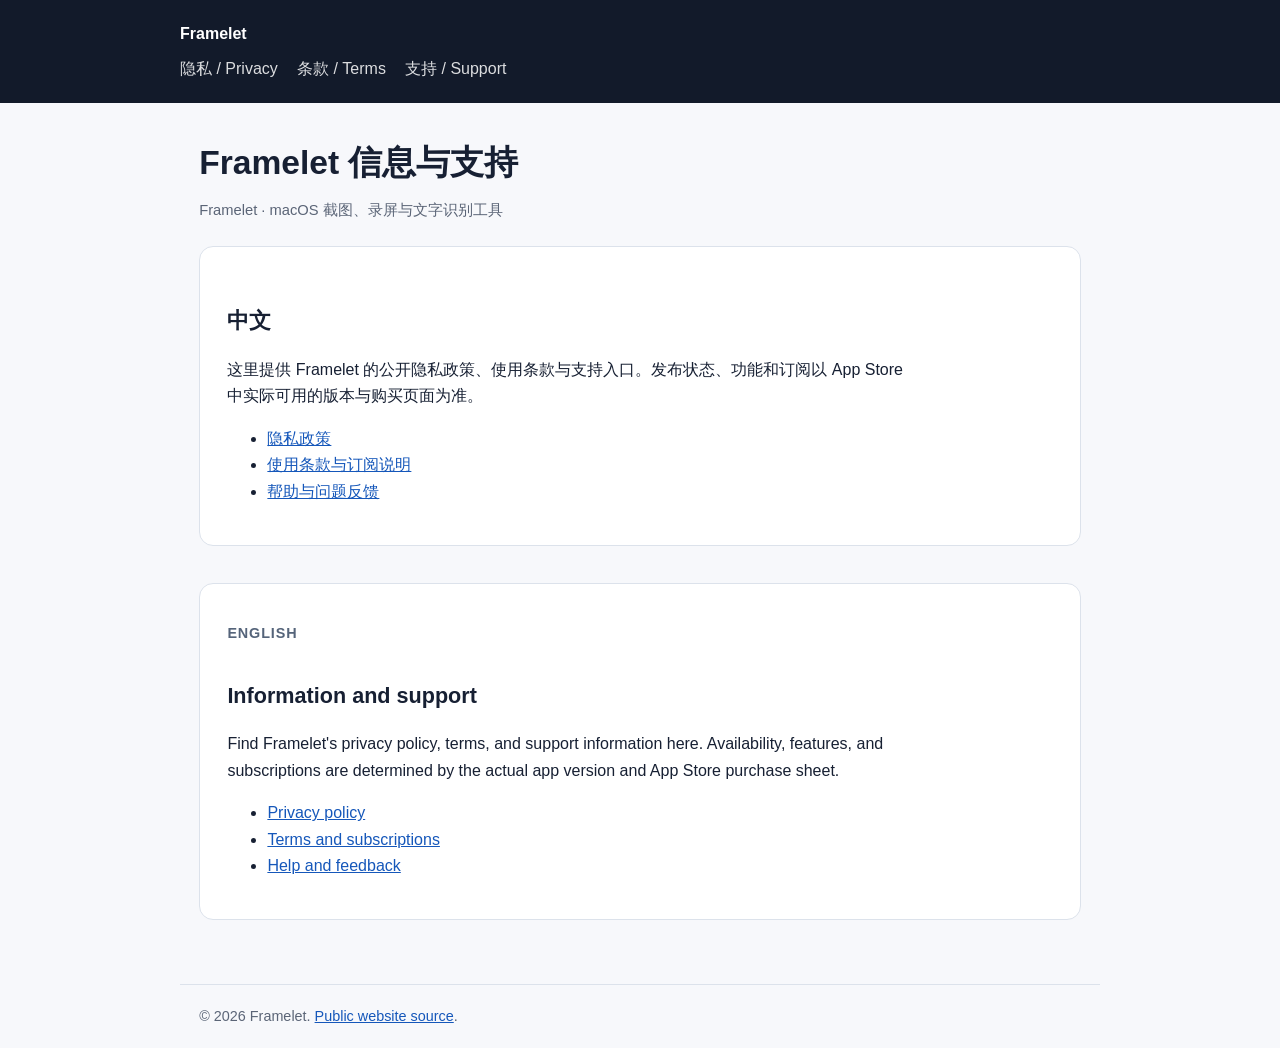
==== index.html @ 6f987c16 "Publish Framelet privacy, terms and support site" ====
<!doctype html><html lang="zh-Hans"><head><meta charset="utf-8"><meta name="viewport" content="width=device-width,initial-scale=1"><meta name="description" content="Framelet 官方隐私政策、使用条款与支持页面 / Official privacy policy, terms and support for Framelet."><title>Framelet · 信息与支持</title><link rel="stylesheet" href="style.css"></head><body><header><strong><a href="./">Framelet</a></strong><nav><a href="privacy.html">隐私 / Privacy</a><a href="terms.html">条款 / Terms</a><a href="support.html">支持 / Support</a></nav></header><main><h1>Framelet 信息与支持</h1><p class="eyebrow">Framelet · macOS 截图、录屏与文字识别工具</p><section><h2>中文</h2><p>这里提供 Framelet 的公开隐私政策、使用条款与支持入口。发布状态、功能和订阅以 App Store 中实际可用的版本与购买页面为准。</p><ul><li><a href="privacy.html">隐私政策</a></li><li><a href="terms.html">使用条款与订阅说明</a></li><li><a href="support.html">帮助与问题反馈</a></li></ul></section><section lang="en"><p class="lang">English</p><h2>Information and support</h2><p>Find Framelet's privacy policy, terms, and support information here. Availability, features, and subscriptions are determined by the actual app version and App Store purchase sheet.</p><ul><li><a href="privacy.html#english">Privacy policy</a></li><li><a href="terms.html#english">Terms and subscriptions</a></li><li><a href="support.html#english">Help and feedback</a></li></ul></section></main><footer>© 2026 Framelet. <a href="https://github.com/lingyun000/framelet-site">Public website source</a>.</footer></body></html>
---- style.css ----
:root{color-scheme:light dark;font:16px/1.65 -apple-system,BlinkMacSystemFont,"Segoe UI",sans-serif;background:#f7f8fb;color:#172033}*{box-sizing:border-box}body{margin:0}header{background:#121a2a;color:#fff;padding:1.3rem max(1.2rem,calc((100vw - 920px)/2))}header a{color:#fff;text-decoration:none}nav{display:flex;gap:1.2rem;flex-wrap:wrap;margin-top:.55rem}nav a{opacity:.85}nav a:hover{opacity:1;text-decoration:underline}main{max-width:920px;margin:0 auto;padding:2.5rem 1.2rem 4rem}h1{font-size:2.1rem;line-height:1.2;margin:0 0 .4rem}h2{font-size:1.35rem;margin-top:2rem}p,li{max-width:76ch}a{color:#1557ba}section{background:#fff;border:1px solid #dce2eb;border-radius:14px;padding:1.5rem 1.7rem;margin-top:1.5rem}section+section{margin-top:2.3rem}.eyebrow{color:#5b6577;font-size:.92rem}.notice{border-left:4px solid #3581ee;padding:.7rem 1rem;background:#eaf2ff;border-radius:4px}.lang{font-size:.9rem;font-weight:700;letter-spacing:.06em;text-transform:uppercase;color:#55647a}footer{border-top:1px solid #dce2eb;max-width:920px;margin:0 auto;padding:1.2rem;color:#5b6577;font-size:.9rem}@media(prefers-color-scheme:dark){:root{background:#0c1220;color:#e8edf5}section{background:#161f30;border-color:#354054}.eyebrow,footer,.lang{color:#aebbd0}.notice{background:#122849}a{color:#82b4ff}footer{border-color:#354054}}@media(max-width:550px){section{padding:1.1rem}main{padding-top:1.8rem}}
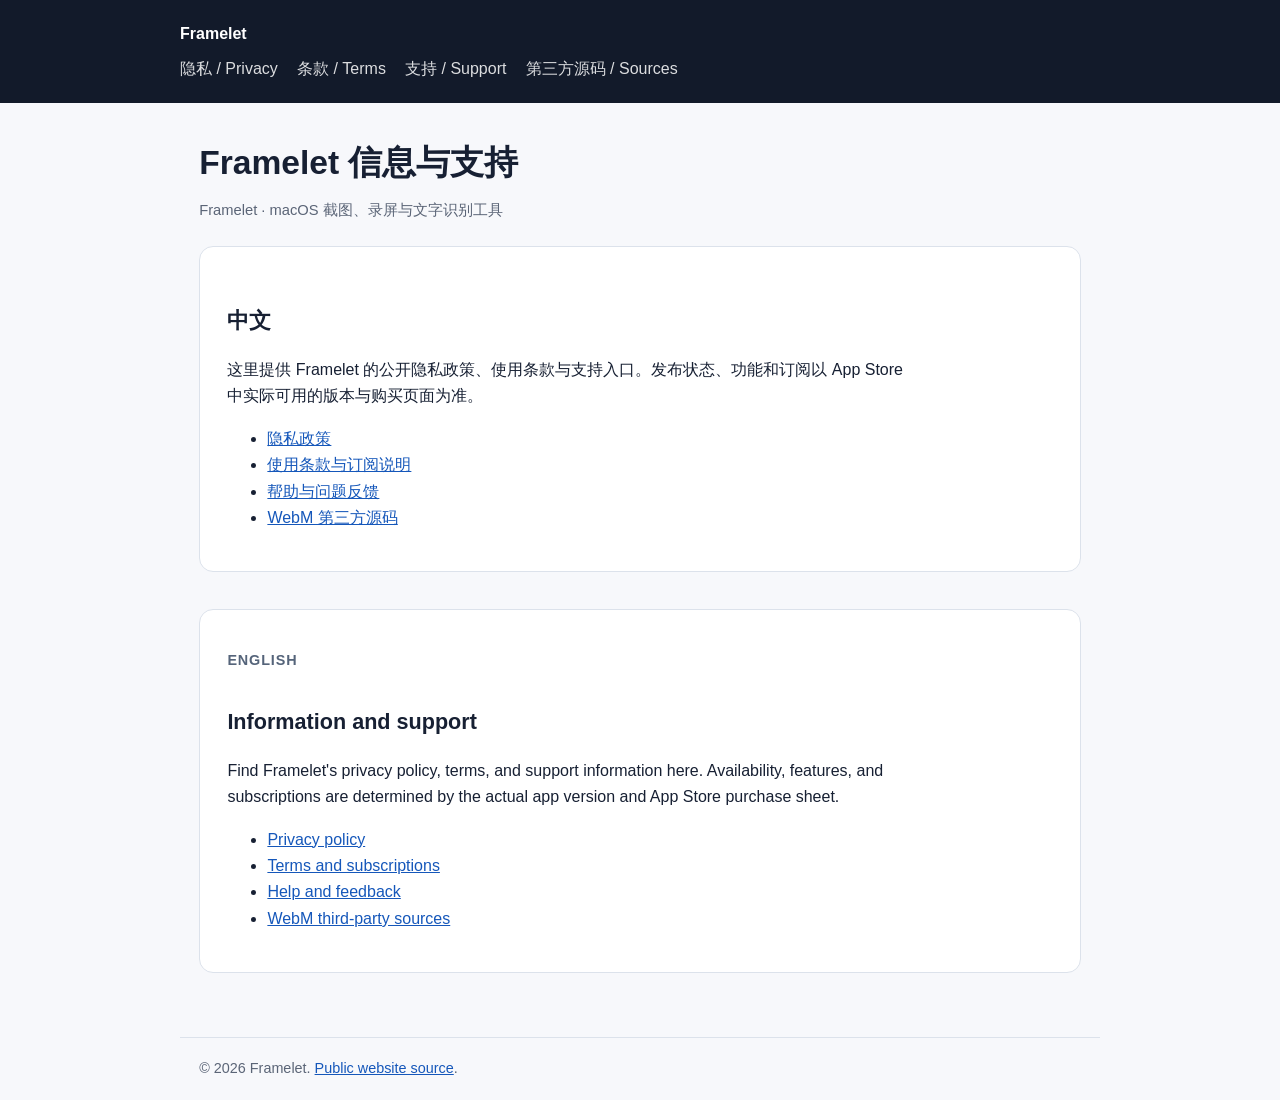
==== commit 2b07197d: "Publish WebM upstream source and build information" ====
--- a/index.html
+++ b/index.html
@@ -1 +1 @@
-<!doctype html><html lang="zh-Hans"><head><meta charset="utf-8"><meta name="viewport" content="width=device-width,initial-scale=1"><meta name="description" content="Framelet 官方隐私政策、使用条款与支持页面 / Official privacy policy, terms and support for Framelet."><title>Framelet · 信息与支持</title><link rel="stylesheet" href="style.css"></head><body><header><strong><a href="./">Framelet</a></strong><nav><a href="privacy.html">隐私 / Privacy</a><a href="terms.html">条款 / Terms</a><a href="support.html">支持 / Support</a></nav></header><main><h1>Framelet 信息与支持</h1><p class="eyebrow">Framelet · macOS 截图、录屏与文字识别工具</p><section><h2>中文</h2><p>这里提供 Framelet 的公开隐私政策、使用条款与支持入口。发布状态、功能和订阅以 App Store 中实际可用的版本与购买页面为准。</p><ul><li><a href="privacy.html">隐私政策</a></li><li><a href="terms.html">使用条款与订阅说明</a></li><li><a href="support.html">帮助与问题反馈</a></li></ul></section><section lang="en"><p class="lang">English</p><h2>Information and support</h2><p>Find Framelet's privacy policy, terms, and support information here. Availability, features, and subscriptions are determined by the actual app version and App Store purchase sheet.</p><ul><li><a href="privacy.html#english">Privacy policy</a></li><li><a href="terms.html#english">Terms and subscriptions</a></li><li><a href="support.html#english">Help and feedback</a></li></ul></section></main><footer>© 2026 Framelet. <a href="https://github.com/lingyun000/framelet-site">Public website source</a>.</footer></body></html>
+<!doctype html><html lang="zh-Hans"><head><meta charset="utf-8"><meta name="viewport" content="width=device-width,initial-scale=1"><meta name="description" content="Framelet 官方隐私政策、使用条款与支持页面 / Official privacy policy, terms and support for Framelet."><title>Framelet · 信息与支持</title><link rel="stylesheet" href="style.css"></head><body><header><strong><a href="./">Framelet</a></strong><nav><a href="privacy.html">隐私 / Privacy</a><a href="terms.html">条款 / Terms</a><a href="support.html">支持 / Support</a><a href="third-party-sources.html">第三方源码 / Sources</a></nav></header><main><h1>Framelet 信息与支持</h1><p class="eyebrow">Framelet · macOS 截图、录屏与文字识别工具</p><section><h2>中文</h2><p>这里提供 Framelet 的公开隐私政策、使用条款与支持入口。发布状态、功能和订阅以 App Store 中实际可用的版本与购买页面为准。</p><ul><li><a href="privacy.html">隐私政策</a></li><li><a href="terms.html">使用条款与订阅说明</a></li><li><a href="support.html">帮助与问题反馈</a></li><li><a href="third-party-sources.html">WebM 第三方源码</a></li></ul></section><section lang="en"><p class="lang">English</p><h2>Information and support</h2><p>Find Framelet's privacy policy, terms, and support information here. Availability, features, and subscriptions are determined by the actual app version and App Store purchase sheet.</p><ul><li><a href="privacy.html#english">Privacy policy</a></li><li><a href="terms.html#english">Terms and subscriptions</a></li><li><a href="support.html#english">Help and feedback</a></li><li><a href="third-party-sources.html#english">WebM third-party sources</a></li></ul></section></main><footer>© 2026 Framelet. <a href="https://github.com/lingyun000/framelet-site">Public website source</a>.</footer></body></html>
--- a/style.css
+++ b/style.css
@@ -1 +1,3 @@
 :root{color-scheme:light dark;font:16px/1.65 -apple-system,BlinkMacSystemFont,"Segoe UI",sans-serif;background:#f7f8fb;color:#172033}*{box-sizing:border-box}body{margin:0}header{background:#121a2a;color:#fff;padding:1.3rem max(1.2rem,calc((100vw - 920px)/2))}header a{color:#fff;text-decoration:none}nav{display:flex;gap:1.2rem;flex-wrap:wrap;margin-top:.55rem}nav a{opacity:.85}nav a:hover{opacity:1;text-decoration:underline}main{max-width:920px;margin:0 auto;padding:2.5rem 1.2rem 4rem}h1{font-size:2.1rem;line-height:1.2;margin:0 0 .4rem}h2{font-size:1.35rem;margin-top:2rem}p,li{max-width:76ch}a{color:#1557ba}section{background:#fff;border:1px solid #dce2eb;border-radius:14px;padding:1.5rem 1.7rem;margin-top:1.5rem}section+section{margin-top:2.3rem}.eyebrow{color:#5b6577;font-size:.92rem}.notice{border-left:4px solid #3581ee;padding:.7rem 1rem;background:#eaf2ff;border-radius:4px}.lang{font-size:.9rem;font-weight:700;letter-spacing:.06em;text-transform:uppercase;color:#55647a}footer{border-top:1px solid #dce2eb;max-width:920px;margin:0 auto;padding:1.2rem;color:#5b6577;font-size:.9rem}@media(prefers-color-scheme:dark){:root{background:#0c1220;color:#e8edf5}section{background:#161f30;border-color:#354054}.eyebrow,footer,.lang{color:#aebbd0}.notice{background:#122849}a{color:#82b4ff}footer{border-color:#354054}}@media(max-width:550px){section{padding:1.1rem}main{padding-top:1.8rem}}
+
+code{overflow-wrap:anywhere}
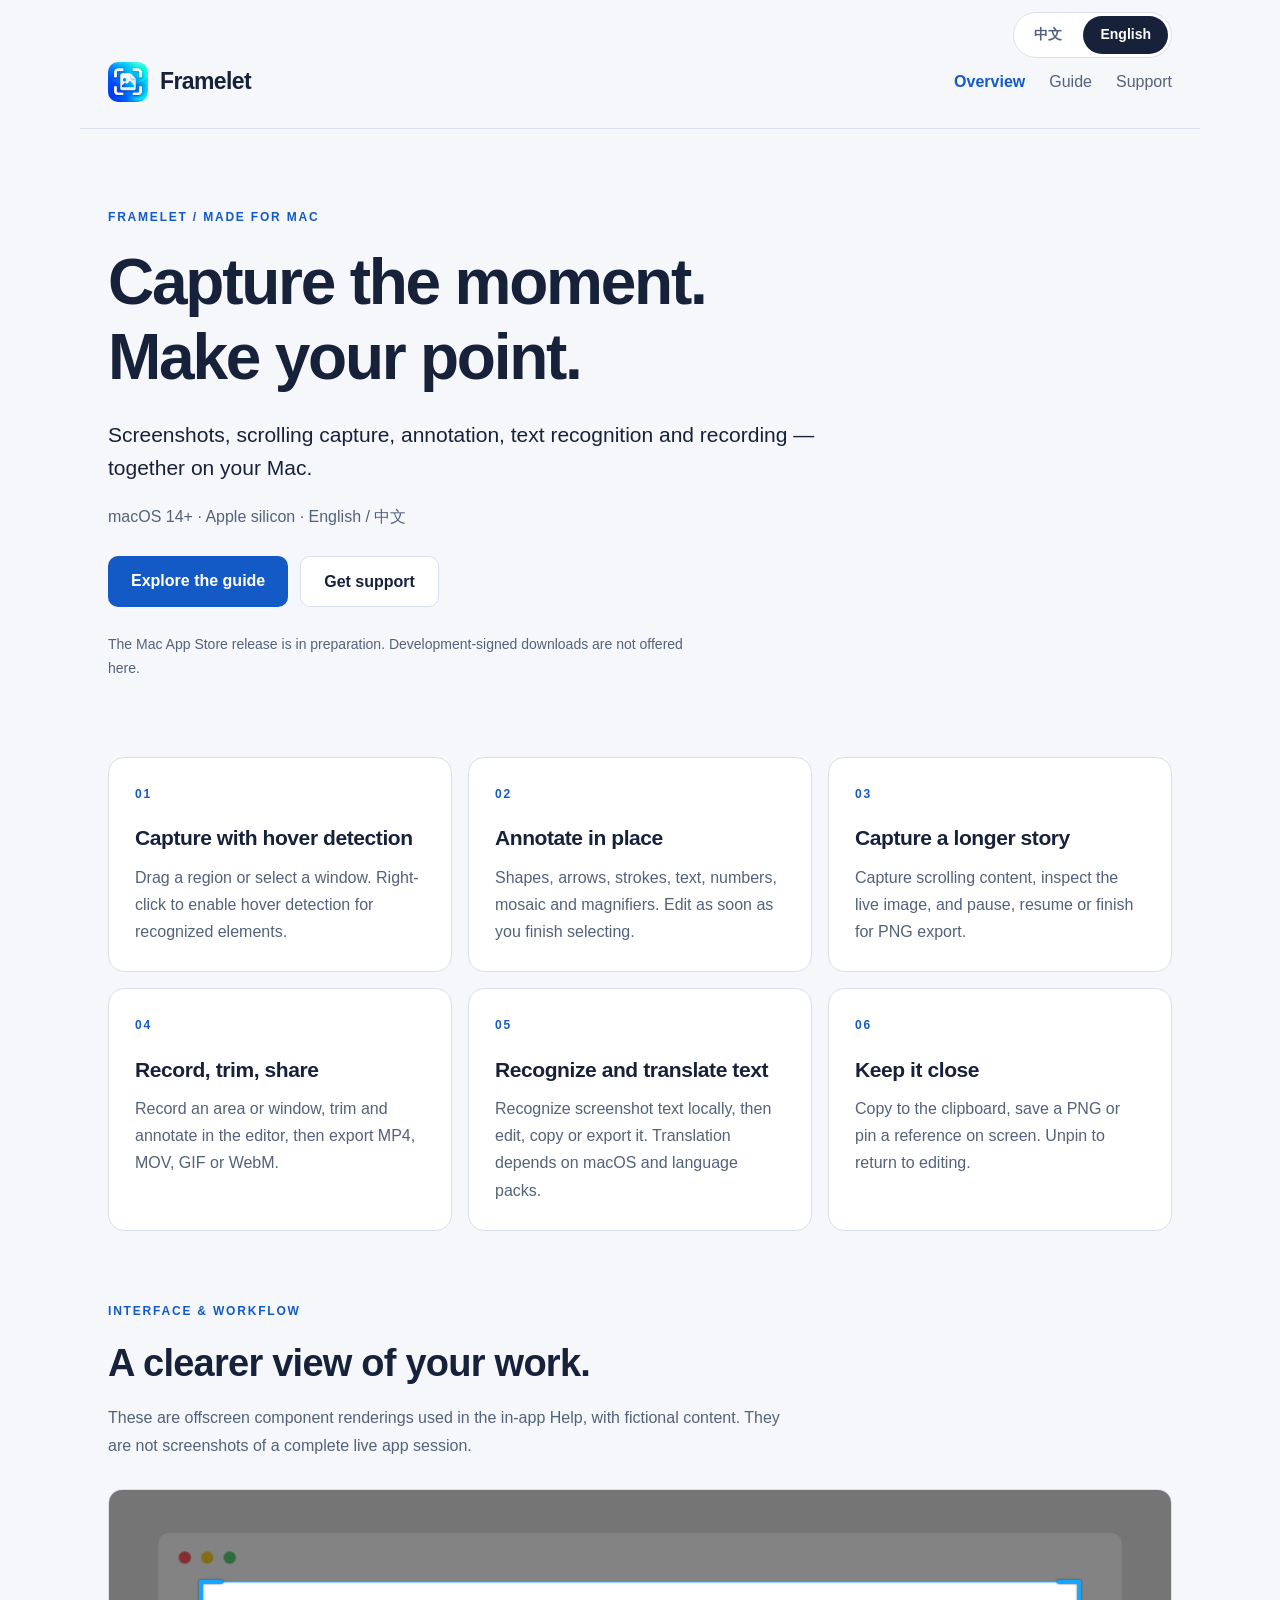
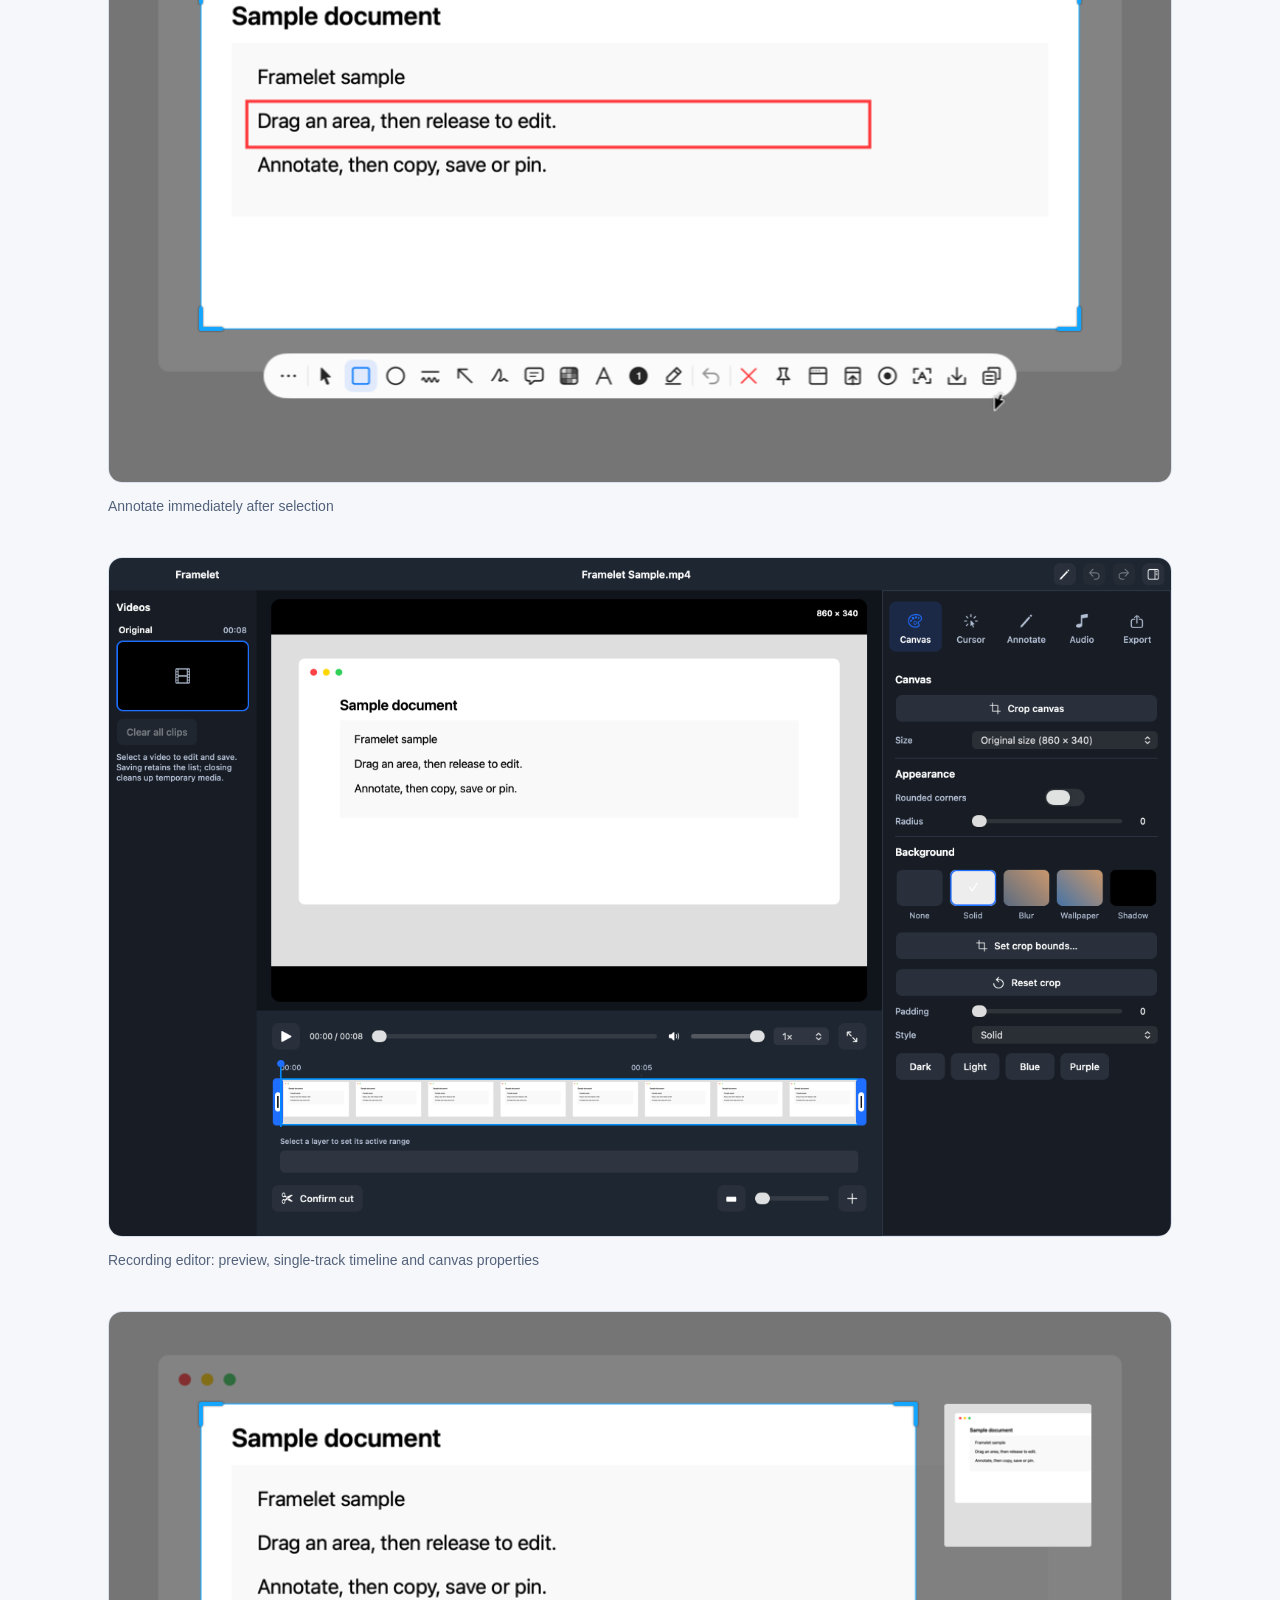
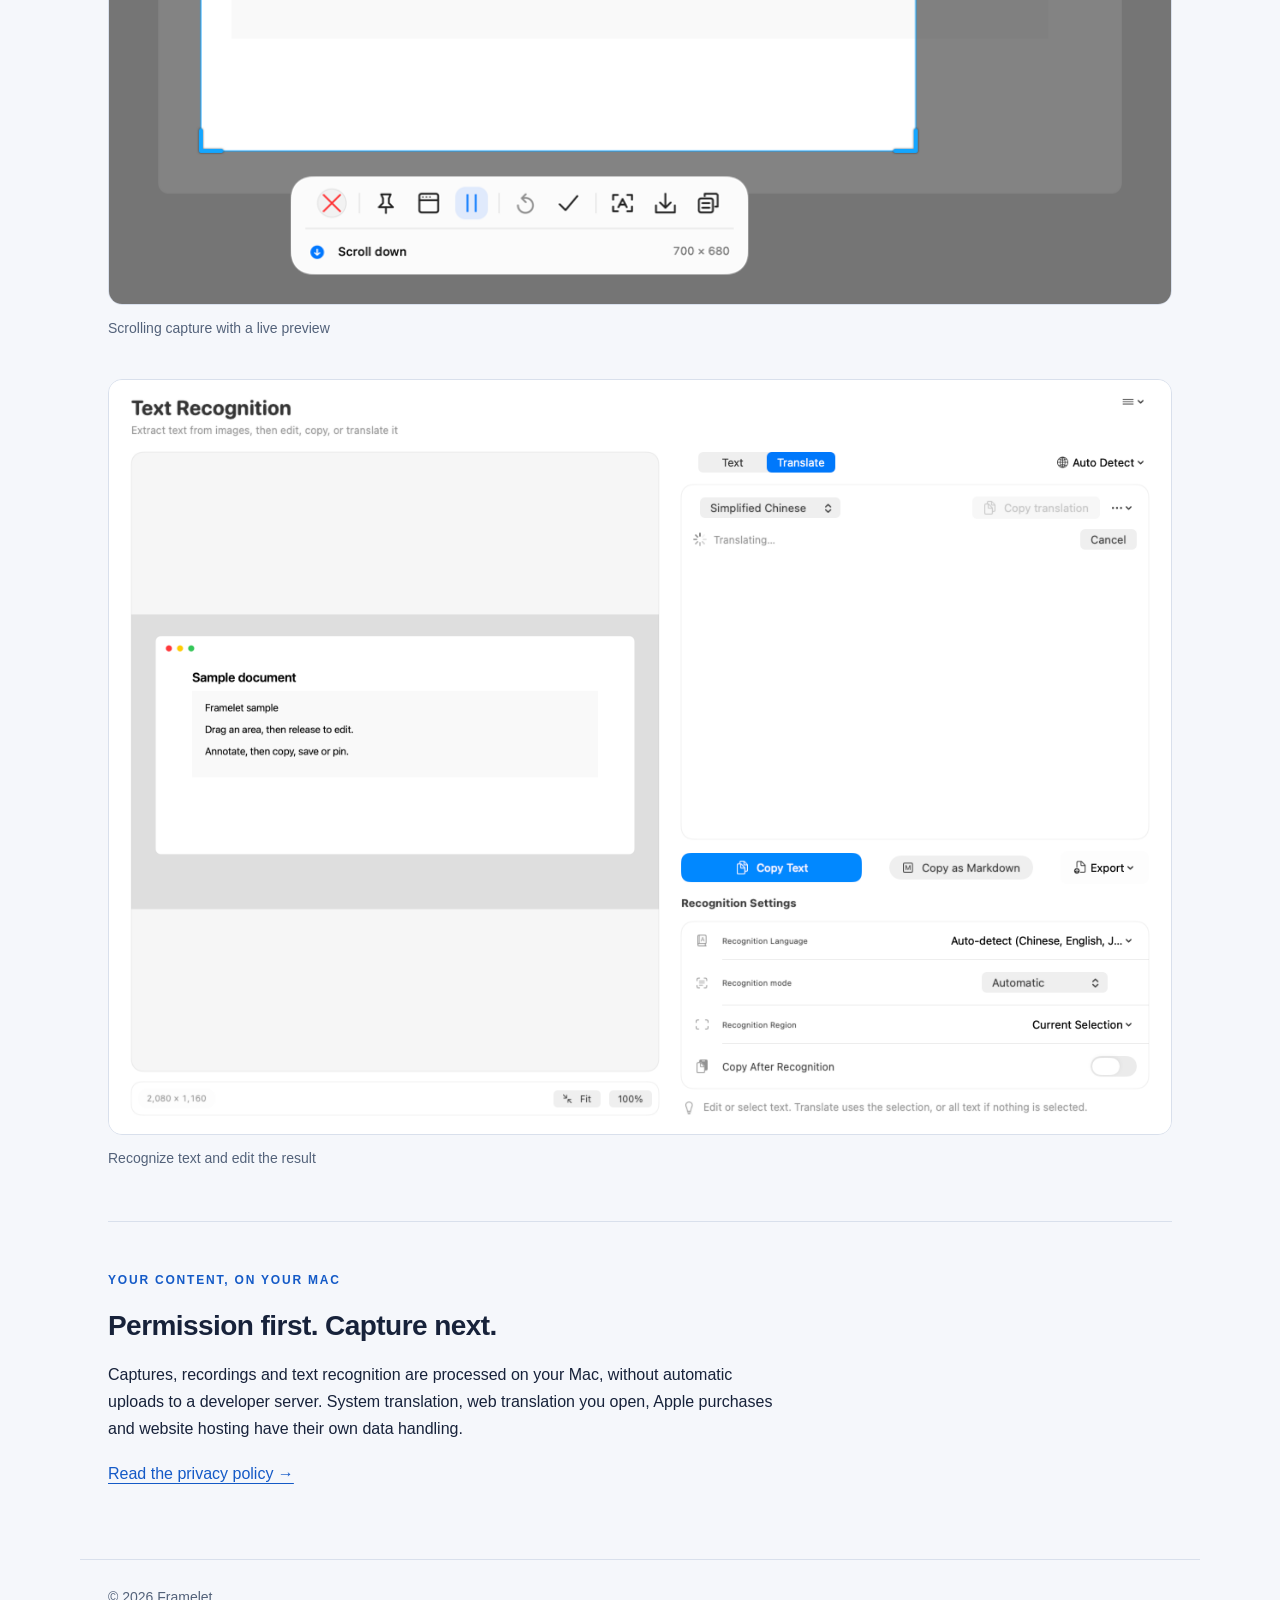
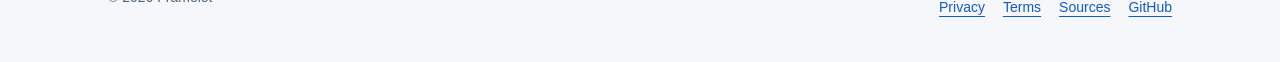
==== commit e7ed616d: "Complete bilingual product website, guide and support" ====
--- a/index.html
+++ b/index.html
@@ -1 +1,228 @@
-<!doctype html><html lang="zh-Hans"><head><meta charset="utf-8"><meta name="viewport" content="width=device-width,initial-scale=1"><meta name="description" content="Framelet 官方隐私政策、使用条款与支持页面 / Official privacy policy, terms and support for Framelet."><title>Framelet · 信息与支持</title><link rel="stylesheet" href="style.css"></head><body><header><strong><a href="./">Framelet</a></strong><nav><a href="privacy.html">隐私 / Privacy</a><a href="terms.html">条款 / Terms</a><a href="support.html">支持 / Support</a><a href="third-party-sources.html">第三方源码 / Sources</a></nav></header><main><h1>Framelet 信息与支持</h1><p class="eyebrow">Framelet · macOS 截图、录屏与文字识别工具</p><section><h2>中文</h2><p>这里提供 Framelet 的公开隐私政策、使用条款与支持入口。发布状态、功能和订阅以 App Store 中实际可用的版本与购买页面为准。</p><ul><li><a href="privacy.html">隐私政策</a></li><li><a href="terms.html">使用条款与订阅说明</a></li><li><a href="support.html">帮助与问题反馈</a></li><li><a href="third-party-sources.html">WebM 第三方源码</a></li></ul></section><section lang="en"><p class="lang">English</p><h2>Information and support</h2><p>Find Framelet's privacy policy, terms, and support information here. Availability, features, and subscriptions are determined by the actual app version and App Store purchase sheet.</p><ul><li><a href="privacy.html#english">Privacy policy</a></li><li><a href="terms.html#english">Terms and subscriptions</a></li><li><a href="support.html#english">Help and feedback</a></li><li><a href="third-party-sources.html#english">WebM third-party sources</a></li></ul></section></main><footer>© 2026 Framelet. <a href="https://github.com/lingyun000/framelet-site">Public website source</a>.</footer></body></html>
+<!doctype html>
+<html lang="zh-Hans" data-title-zh="Mac 截图、录屏与文字识别 · Framelet" data-title-en="Mac screenshots, recording and text recognition · Framelet" data-description-zh="Framelet：Mac 截图、滚动截图、标注、录屏、GIF 与本机文字识别。双语使用指南和支持。" data-description-en="Framelet for Mac: screenshots, scrolling capture, annotation, recording, GIF and local OCR. Bilingual guides and support.">
+<head>
+<meta charset="utf-8">
+<meta name="viewport" content="width=device-width,initial-scale=1">
+<meta name="description" content="Framelet：Mac 截图、滚动截图、标注、录屏、GIF 与本机文字识别。双语使用指南和支持。">
+<title>Mac 截图、录屏与文字识别 · Framelet</title>
+<link rel="icon" href="assets/icon.png">
+<link rel="stylesheet" href="style.css?v=3">
+<script src="language.js?v=3" defer>
+</script>
+</head>
+<body>
+<div class="language-switch" role="group" aria-label="网站语言">
+<button type="button" data-lang="zh" aria-pressed="true">中文</button>
+<button type="button" data-lang="en" aria-pressed="false">English</button>
+</div>
+<noscript>
+<p class="noscript">中文与 English 均在下方。Both languages are shown below when JavaScript is off.</p>
+</noscript>
+<div id="chinese" data-language="zh" lang="zh-Hans">
+<a class="skip" href="#main-zh">跳到正文</a>
+<header>
+<a class="brand" href="index.html?lang=zh">
+<img src="assets/icon.png" width="40" height="40" alt="">Framelet</a>
+<nav aria-label="主导航">
+<a href="index.html?lang=zh" aria-current="page">概览</a>
+<a href="guide.html?lang=zh">使用指南</a>
+<a href="support.html?lang=zh">支持</a>
+</nav>
+</header>
+<main id="main-zh">
+<section class="hero">
+<p class="eyebrow">FRAMELET / MADE FOR MAC</p>
+<h1>把画面留下，<br>把重点说清。</h1>
+<p class="lead">截图、长截图、标注、文字识别与录屏，在一个 Mac 工具里完成。</p>
+<p class="muted">macOS 14+ · Apple silicon · 中文 / English</p>
+<div class="actions">
+<a href="guide.html?lang=zh">开始了解</a>
+<a href="support.html?lang=zh">使用支持</a>
+</div>
+<p class="release-note">Mac App Store 版本正在准备中；本页不提供开发签名安装包。</p>
+</section>
+<section class="feature-grid" aria-label="核心功能">
+<article>
+<p class="eyebrow">01</p>
+<h2>截图与悬停识别</h2>
+<p>拖选区域或选择窗口；右键开启悬停识别，再选择可识别的元素。</p>
+</article>
+<article>
+<p class="eyebrow">02</p>
+<h2>在原位置标注</h2>
+<p>形状、箭头、画笔、文字、编号、打码与放大镜。选区完成后直接开始编辑。</p>
+</article>
+<article>
+<p class="eyebrow">03</p>
+<h2>滚动截图</h2>
+<p>采集可滚动内容，检查实时长图预览，暂停、恢复或完成后导出 PNG。</p>
+</article>
+<article>
+<p class="eyebrow">04</p>
+<h2>录屏与 GIF</h2>
+<p>录制区域或窗口，在编辑页剪切、标注，再导出 MP4、MOV、GIF 或 WebM。</p>
+</article>
+<article>
+<p class="eyebrow">05</p>
+<h2>文字识别与翻译</h2>
+<p>本机识别截图文字，可编辑、复制与导出；翻译方式依 macOS 和语言包而定。</p>
+</article>
+<article>
+<p class="eyebrow">06</p>
+<h2>复制、保存、钉图</h2>
+<p>复制到剪贴板、保存 PNG 或钉到屏幕作为参考；取消钉图可回到编辑。</p>
+</article>
+</section>
+<section class="gallery">
+<div class="section-heading">
+<p class="eyebrow">界面与操作</p>
+<h2>看得清，也改得顺手。</h2>
+<p class="muted">以下为应用内帮助使用的组件离屏渲染图，内容为虚构示例；不是实机完整运行截图。</p>
+</div>
+<figure class="product-shot">
+<a href="assets/guide-zh-Hans-edit2.png">
+<img src="assets/guide-zh-Hans-edit2.png" alt="选区完成后直接标注" width="1040" height="580" loading="lazy">
+</a>
+<figcaption>选区完成后直接标注</figcaption>
+</figure>
+<figure class="product-shot">
+<a href="assets/guide-zh-Hans-record2.png">
+<img src="assets/guide-zh-Hans-record2.png" alt="录制编辑：预览、单轨时间轴与画面属性" width="2880" height="1840" loading="lazy">
+</a>
+<figcaption>录制编辑：预览、单轨时间轴与画面属性</figcaption>
+</figure>
+<figure class="product-shot">
+<a href="assets/guide-zh-Hans-scroll1.png">
+<img src="assets/guide-zh-Hans-scroll1.png" alt="滚动采集与实时预览" width="1040" height="580" loading="lazy">
+</a>
+<figcaption>滚动采集与实时预览</figcaption>
+</figure>
+<figure class="product-shot">
+<a href="assets/guide-zh-Hans-text2.png">
+<img src="assets/guide-zh-Hans-text2.png" alt="识别文字并编辑结果" width="2480" height="1760" loading="lazy">
+</a>
+<figcaption>识别文字并编辑结果</figcaption>
+</figure>
+</section>
+<section class="local-work">
+<p class="eyebrow">你的内容，留在本机</p>
+<h2>先授权，再捕获。</h2>
+<p>截图、录制和文字识别在 Mac 本机处理，不自动上传到开发者服务器。系统翻译、主动打开网页翻译、Apple 购买及本网站托管服务各有对应的数据处理方式。</p>
+<a href="privacy.html?lang=zh">查看隐私说明 →</a>
+</section>
+</main>
+<footer>
+<span>© 2026 Framelet</span>
+<nav aria-label="政策与源码">
+<a href="privacy.html?lang=zh">隐私政策</a>
+<a href="terms.html?lang=zh">使用条款</a>
+<a href="third-party-sources.html?lang=zh">第三方源码</a>
+<a href="https://github.com/lingyun000/framelet-site">GitHub</a>
+</nav>
+</footer>
+</div>
+<div id="english" data-language="en" lang="en">
+<a class="skip" href="#main-en">Skip to content</a>
+<header>
+<a class="brand" href="index.html?lang=en">
+<img src="assets/icon.png" width="40" height="40" alt="">Framelet</a>
+<nav aria-label="Main navigation">
+<a href="index.html?lang=en" aria-current="page">Overview</a>
+<a href="guide.html?lang=en">Guide</a>
+<a href="support.html?lang=en">Support</a>
+</nav>
+</header>
+<main id="main-en">
+<section class="hero">
+<p class="eyebrow">FRAMELET / MADE FOR MAC</p>
+<h1>Capture the moment.<br>Make your point.</h1>
+<p class="lead">Screenshots, scrolling capture, annotation, text recognition and recording — together on your Mac.</p>
+<p class="muted">macOS 14+ · Apple silicon · English / 中文</p>
+<div class="actions">
+<a href="guide.html?lang=en">Explore the guide</a>
+<a href="support.html?lang=en">Get support</a>
+</div>
+<p class="release-note">The Mac App Store release is in preparation. Development-signed downloads are not offered here.</p>
+</section>
+<section class="feature-grid" aria-label="Core features">
+<article>
+<p class="eyebrow">01</p>
+<h2>Capture with hover detection</h2>
+<p>Drag a region or select a window. Right-click to enable hover detection for recognized elements.</p>
+</article>
+<article>
+<p class="eyebrow">02</p>
+<h2>Annotate in place</h2>
+<p>Shapes, arrows, strokes, text, numbers, mosaic and magnifiers. Edit as soon as you finish selecting.</p>
+</article>
+<article>
+<p class="eyebrow">03</p>
+<h2>Capture a longer story</h2>
+<p>Capture scrolling content, inspect the live image, and pause, resume or finish for PNG export.</p>
+</article>
+<article>
+<p class="eyebrow">04</p>
+<h2>Record, trim, share</h2>
+<p>Record an area or window, trim and annotate in the editor, then export MP4, MOV, GIF or WebM.</p>
+</article>
+<article>
+<p class="eyebrow">05</p>
+<h2>Recognize and translate text</h2>
+<p>Recognize screenshot text locally, then edit, copy or export it. Translation depends on macOS and language packs.</p>
+</article>
+<article>
+<p class="eyebrow">06</p>
+<h2>Keep it close</h2>
+<p>Copy to the clipboard, save a PNG or pin a reference on screen. Unpin to return to editing.</p>
+</article>
+</section>
+<section class="gallery">
+<div class="section-heading">
+<p class="eyebrow">INTERFACE & WORKFLOW</p>
+<h2>A clearer view of your work.</h2>
+<p class="muted">These are offscreen component renderings used in the in-app Help, with fictional content. They are not screenshots of a complete live app session.</p>
+</div>
+<figure class="product-shot">
+<a href="assets/guide-en-edit2.png">
+<img src="assets/guide-en-edit2.png" alt="Annotate immediately after selection" width="1040" height="580" loading="lazy">
+</a>
+<figcaption>Annotate immediately after selection</figcaption>
+</figure>
+<figure class="product-shot">
+<a href="assets/guide-en-record2.png">
+<img src="assets/guide-en-record2.png" alt="Recording editor: preview, single-track timeline and canvas properties" width="2880" height="1840" loading="lazy">
+</a>
+<figcaption>Recording editor: preview, single-track timeline and canvas properties</figcaption>
+</figure>
+<figure class="product-shot">
+<a href="assets/guide-en-scroll1.png">
+<img src="assets/guide-en-scroll1.png" alt="Scrolling capture with a live preview" width="1040" height="580" loading="lazy">
+</a>
+<figcaption>Scrolling capture with a live preview</figcaption>
+</figure>
+<figure class="product-shot">
+<a href="assets/guide-en-text2.png">
+<img src="assets/guide-en-text2.png" alt="Recognize text and edit the result" width="2480" height="1760" loading="lazy">
+</a>
+<figcaption>Recognize text and edit the result</figcaption>
+</figure>
+</section>
+<section class="local-work">
+<p class="eyebrow">YOUR CONTENT, ON YOUR MAC</p>
+<h2>Permission first. Capture next.</h2>
+<p>Captures, recordings and text recognition are processed on your Mac, without automatic uploads to a developer server. System translation, web translation you open, Apple purchases and website hosting have their own data handling.</p>
+<a href="privacy.html?lang=en">Read the privacy policy →</a>
+</section>
+</main>
+<footer>
+<span>© 2026 Framelet</span>
+<nav aria-label="Policies and source">
+<a href="privacy.html?lang=en">Privacy</a>
+<a href="terms.html?lang=en">Terms</a>
+<a href="third-party-sources.html?lang=en">Sources</a>
+<a href="https://github.com/lingyun000/framelet-site">GitHub</a>
+</nav>
+</footer>
+</div>
+</body>
+</html>
--- a/style.css
+++ b/style.css
@@ -1,3 +1,5 @@
-:root{color-scheme:light dark;font:16px/1.65 -apple-system,BlinkMacSystemFont,"Segoe UI",sans-serif;background:#f7f8fb;color:#172033}*{box-sizing:border-box}body{margin:0}header{background:#121a2a;color:#fff;padding:1.3rem max(1.2rem,calc((100vw - 920px)/2))}header a{color:#fff;text-decoration:none}nav{display:flex;gap:1.2rem;flex-wrap:wrap;margin-top:.55rem}nav a{opacity:.85}nav a:hover{opacity:1;text-decoration:underline}main{max-width:920px;margin:0 auto;padding:2.5rem 1.2rem 4rem}h1{font-size:2.1rem;line-height:1.2;margin:0 0 .4rem}h2{font-size:1.35rem;margin-top:2rem}p,li{max-width:76ch}a{color:#1557ba}section{background:#fff;border:1px solid #dce2eb;border-radius:14px;padding:1.5rem 1.7rem;margin-top:1.5rem}section+section{margin-top:2.3rem}.eyebrow{color:#5b6577;font-size:.92rem}.notice{border-left:4px solid #3581ee;padding:.7rem 1rem;background:#eaf2ff;border-radius:4px}.lang{font-size:.9rem;font-weight:700;letter-spacing:.06em;text-transform:uppercase;color:#55647a}footer{border-top:1px solid #dce2eb;max-width:920px;margin:0 auto;padding:1.2rem;color:#5b6577;font-size:.9rem}@media(prefers-color-scheme:dark){:root{background:#0c1220;color:#e8edf5}section{background:#161f30;border-color:#354054}.eyebrow,footer,.lang{color:#aebbd0}.notice{background:#122849}a{color:#82b4ff}footer{border-color:#354054}}@media(max-width:550px){section{padding:1.1rem}main{padding-top:1.8rem}}
-
-code{overflow-wrap:anywhere}
+:root{color-scheme:light dark;--bg:#f5f7fb;--surface:#fff;--ink:#17223a;--muted:#53627a;--line:#d9e0ec;--blue:#145ac7;--soft:#eaf1fc;font:16px/1.7 -apple-system,BlinkMacSystemFont,"Segoe UI",sans-serif;background:var(--bg);color:var(--ink)}*{box-sizing:border-box}body{margin:0}a{color:var(--blue);text-underline-offset:4px}a:hover{text-decoration:underline}a:focus-visible,button:focus-visible,summary:focus-visible{outline:3px solid var(--blue);outline-offset:4px;border-radius:5px}[hidden]{display:none!important}header,main,footer{max-width:1120px;margin:auto;padding-left:28px;padding-right:28px}header{display:flex;align-items:center;justify-content:space-between;gap:24px;min-height:100px;padding-top:60px;padding-bottom:24px;border-bottom:1px solid var(--line)}header a{text-decoration:none;color:var(--ink)}.brand{display:flex;align-items:center;gap:12px;font-size:23px;font-weight:750;letter-spacing:-.6px}.brand img{border-radius:10px}nav{display:flex;flex-wrap:wrap;gap:8px 24px;align-items:center}header nav a{display:inline-flex;min-height:44px;align-items:center;color:var(--muted)}header nav a[aria-current]{color:var(--blue);font-weight:700}.language-switch{position:absolute;right:max(28px,calc((100vw - 1064px)/2));top:12px;display:flex;gap:4px;background:var(--surface);border:1px solid var(--line);border-radius:24px;padding:3px;z-index:2}.language-switch button{min-height:38px;padding:0 17px;border:0;border-radius:20px;background:transparent;color:var(--muted);font:inherit;font-size:14px;font-weight:600;cursor:pointer}.language-switch button[aria-pressed=true]{background:var(--ink);color:var(--surface)}.skip{position:absolute;left:24px;top:8px;padding:8px;background:var(--surface);transform:translateY(-200%);z-index:3}.skip:focus{transform:none}.noscript{margin:0;padding:12px 28px;background:var(--soft)}main{padding-top:0;padding-bottom:72px}.hero{padding:78px 0 58px;max-width:820px}.eyebrow{font-size:12px;letter-spacing:.15em;font-weight:700;color:var(--blue);margin:0 0 18px}h1{font-size:clamp(36px,5.5vw,64px);line-height:1.16;letter-spacing:-.035em;margin:0 0 24px;font-weight:750}h2{font-size:28px;line-height:1.3;letter-spacing:-.02em;margin:40px 0 16px}h3{font-size:20px}p{margin:0 0 18px;max-width:76ch}.lead{font-size:21px;line-height:1.6;max-width:62ch}.muted,.release-note,figcaption{color:var(--muted)}.release-note{font-size:14px;margin-top:20px}.actions{display:flex;flex-wrap:wrap;gap:12px;margin:26px 0}.actions a{background:var(--blue);color:#fff;text-decoration:none;padding:11px 23px;min-height:48px;border-radius:10px;font-weight:650}.actions a+a{color:var(--ink);background:var(--surface);border:1px solid var(--line)}.actions a:hover{filter:brightness(.94)}.feature-grid{display:grid;grid-template-columns:repeat(3,minmax(0,1fr));gap:16px}.feature-grid article{padding:26px;border:1px solid var(--line);background:var(--surface);border-radius:16px}.feature-grid h2{font-size:21px;margin:0 0 12px}.feature-grid .eyebrow{margin-bottom:20px}.feature-grid p:last-child{margin:0;color:var(--muted)}.gallery{padding-top:70px}.section-heading{max-width:760px;margin-bottom:30px}.section-heading h2{font-size:38px;margin-top:0}.product-shot{margin:0 0 38px}.product-shot img{display:block;width:100%;height:auto;border-radius:14px;border:1px solid var(--line);background:#202631}.product-shot figcaption{font-size:14px;margin-top:12px}.local-work{border-top:1px solid var(--line);padding-top:48px;margin-top:50px}.local-work h2{margin-top:0}.document{max-width:860px;margin:64px auto 0;overflow-wrap:anywhere}.document h1{font-size:clamp(32px,4.5vw,48px)}.document h2{font-size:25px}.document section{margin:32px 0}.document ul,.document ol{padding-left:24px}li{margin-bottom:12px;max-width:76ch}li:last-child{margin-bottom:0}.toc{gap:8px 12px;margin:28px 0 42px}.toc a{background:var(--soft);padding:10px 14px;border-radius:8px;text-decoration:none;min-height:44px}.guide-section{scroll-margin-top:24px}.guide-section:target h2{color:var(--blue)}details{border-bottom:1px solid var(--line);padding:0}summary{padding:17px 0;min-height:56px;font-weight:650;cursor:pointer}details p{padding:0 0 16px;margin:0}.notice{background:var(--soft);border-left:3px solid var(--blue);padding:18px 22px;border-radius:0 8px 8px 0;margin:22px 0}.table-wrap{overflow-x:auto}table{width:100%;border-collapse:collapse;font-size:15px}th,td{text-align:left;border-bottom:1px solid var(--line);padding:12px 14px}th{background:var(--soft)}kbd,code{font-size:.92em;background:var(--soft);border-radius:4px;padding:2px 5px;overflow-wrap:anywhere}footer{display:flex;flex-wrap:wrap;justify-content:space-between;gap:20px;border-top:1px solid var(--line);padding-top:26px;padding-bottom:32px;color:var(--muted);font-size:14px}footer nav{gap:8px 18px}footer a{min-height:44px;display:inline-flex;align-items:center}
+@media(prefers-color-scheme:dark){:root{--bg:#101621;--surface:#192231;--ink:#edf3fe;--muted:#acbbd1;--line:#354158;--blue:#8cbdff;--soft:#202f46}.actions a{background:#2564cb;color:#fff}.actions a+a{background:var(--surface);color:var(--ink)}}
+@media(max-width:760px){.feature-grid{grid-template-columns:repeat(2,minmax(0,1fr))}.hero{padding-top:50px}.gallery{padding-top:44px}.section-heading h2{font-size:30px}}
+@media(max-width:520px){header,main,footer{padding-left:20px;padding-right:20px}header{align-items:flex-start;flex-direction:column;gap:12px;padding-top:68px}.language-switch{right:20px}header nav{width:100%;justify-content:space-between;gap:8px}.hero{padding:40px 0}.lead{font-size:18px}.feature-grid{grid-template-columns:1fr}.feature-grid article{padding:24px}.document{margin-top:38px}.document h2{font-size:23px}.product-shot img{border-radius:8px}.toc{gap:8px}.toc a{font-size:14px}footer{flex-direction:column;gap:4px}}
+@media(prefers-reduced-motion:reduce){*{scroll-behavior:auto!important}}
